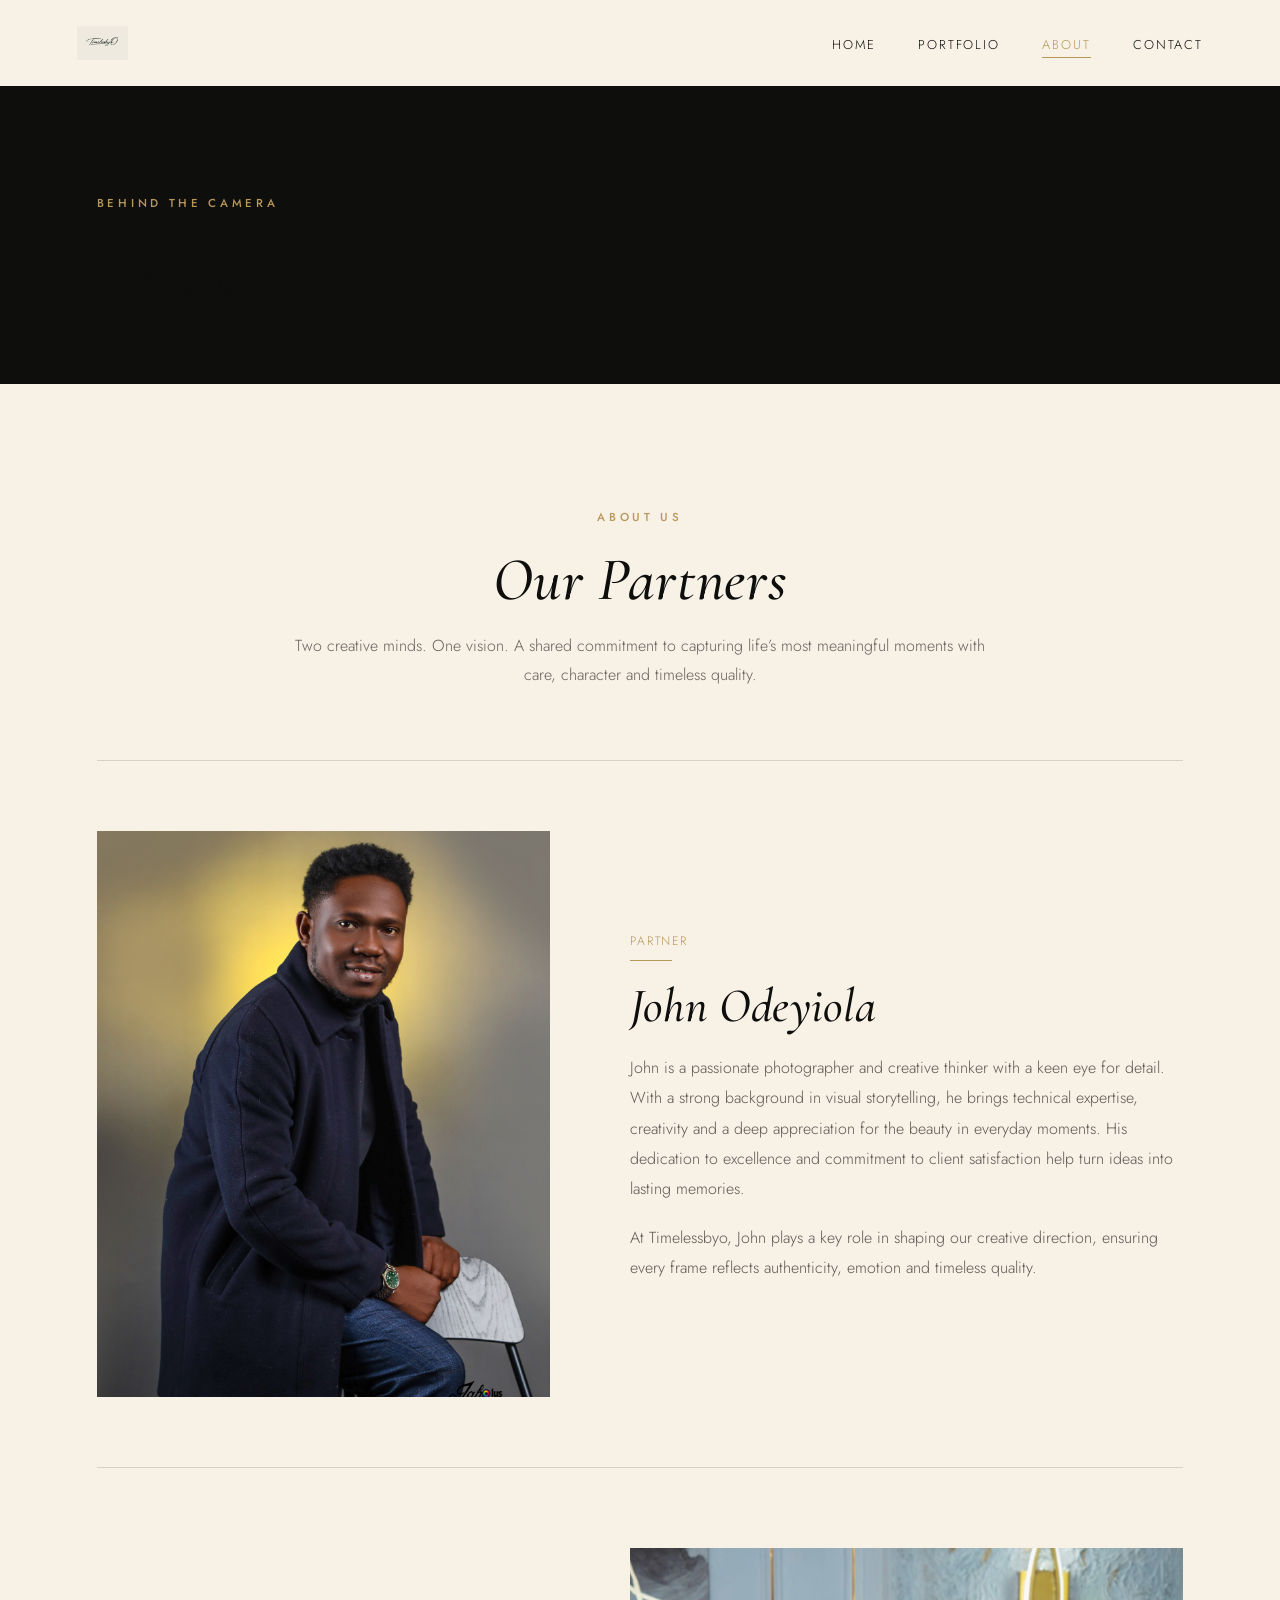
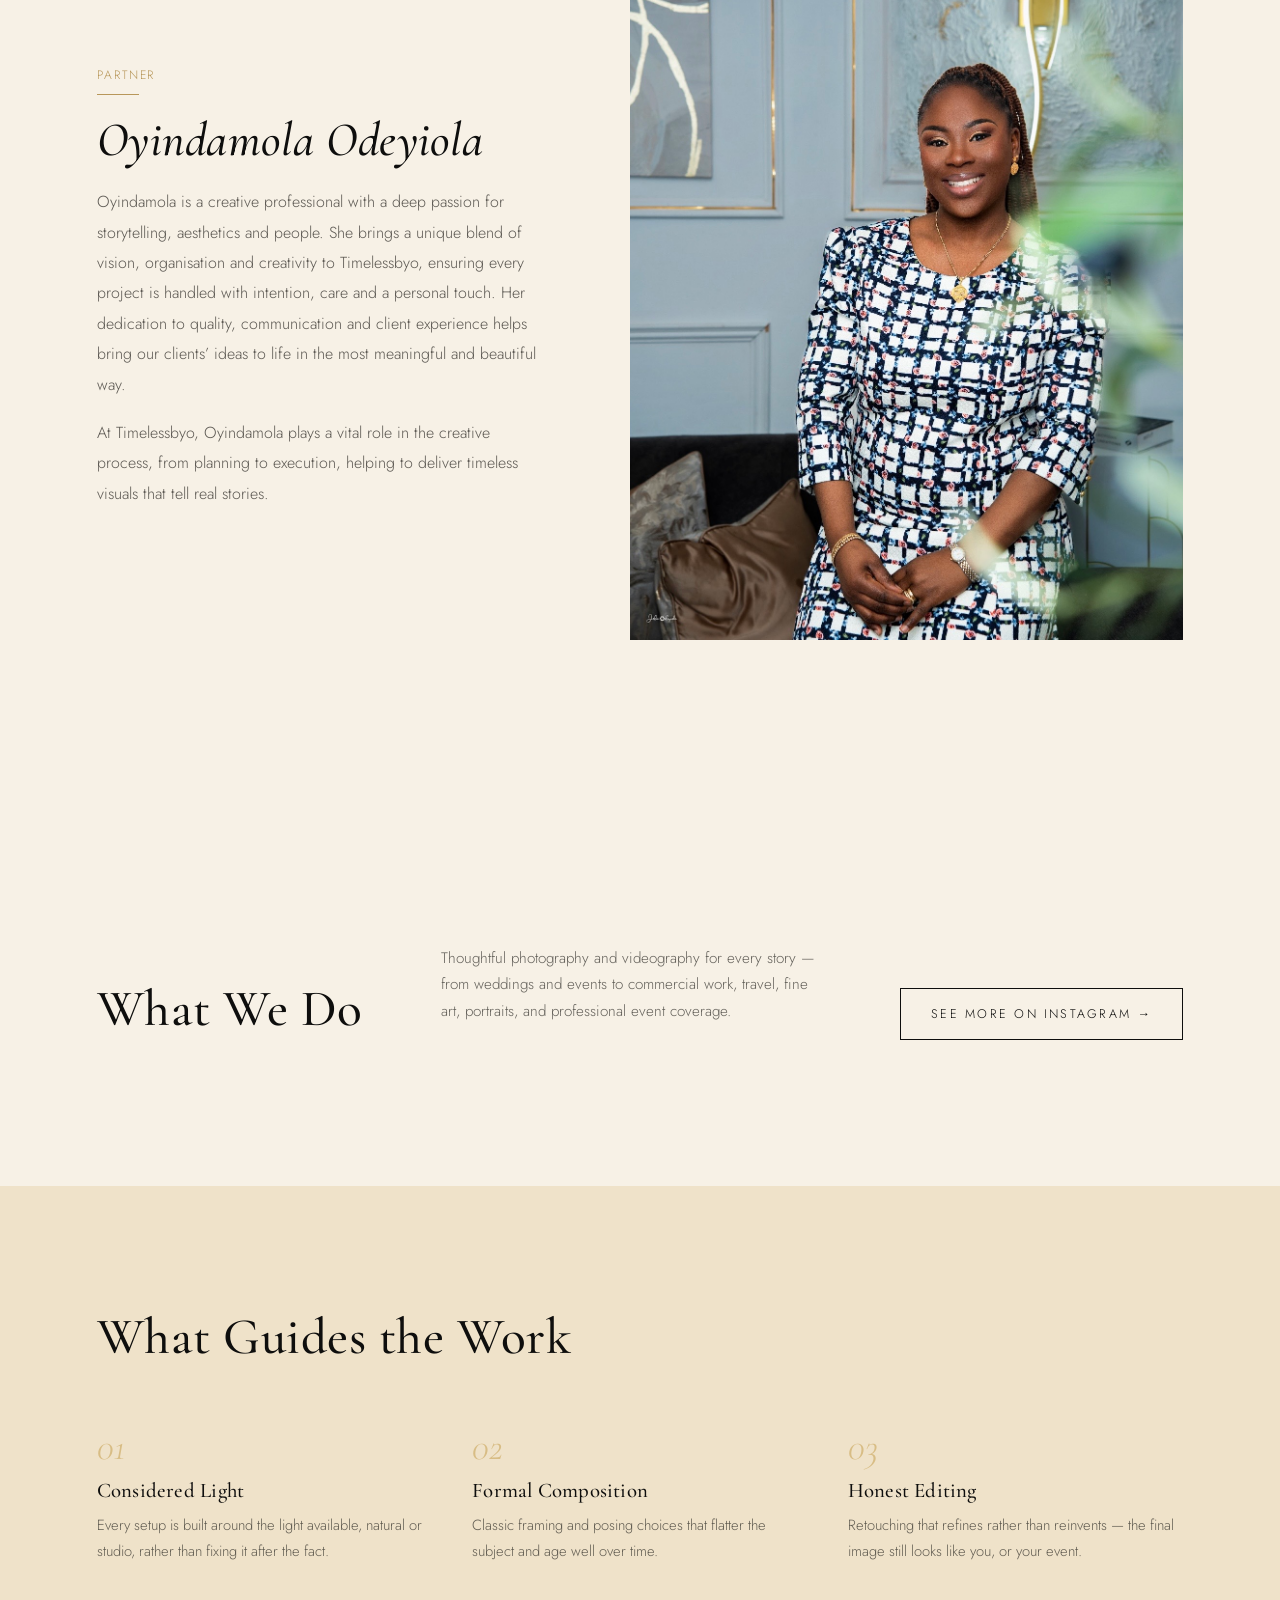
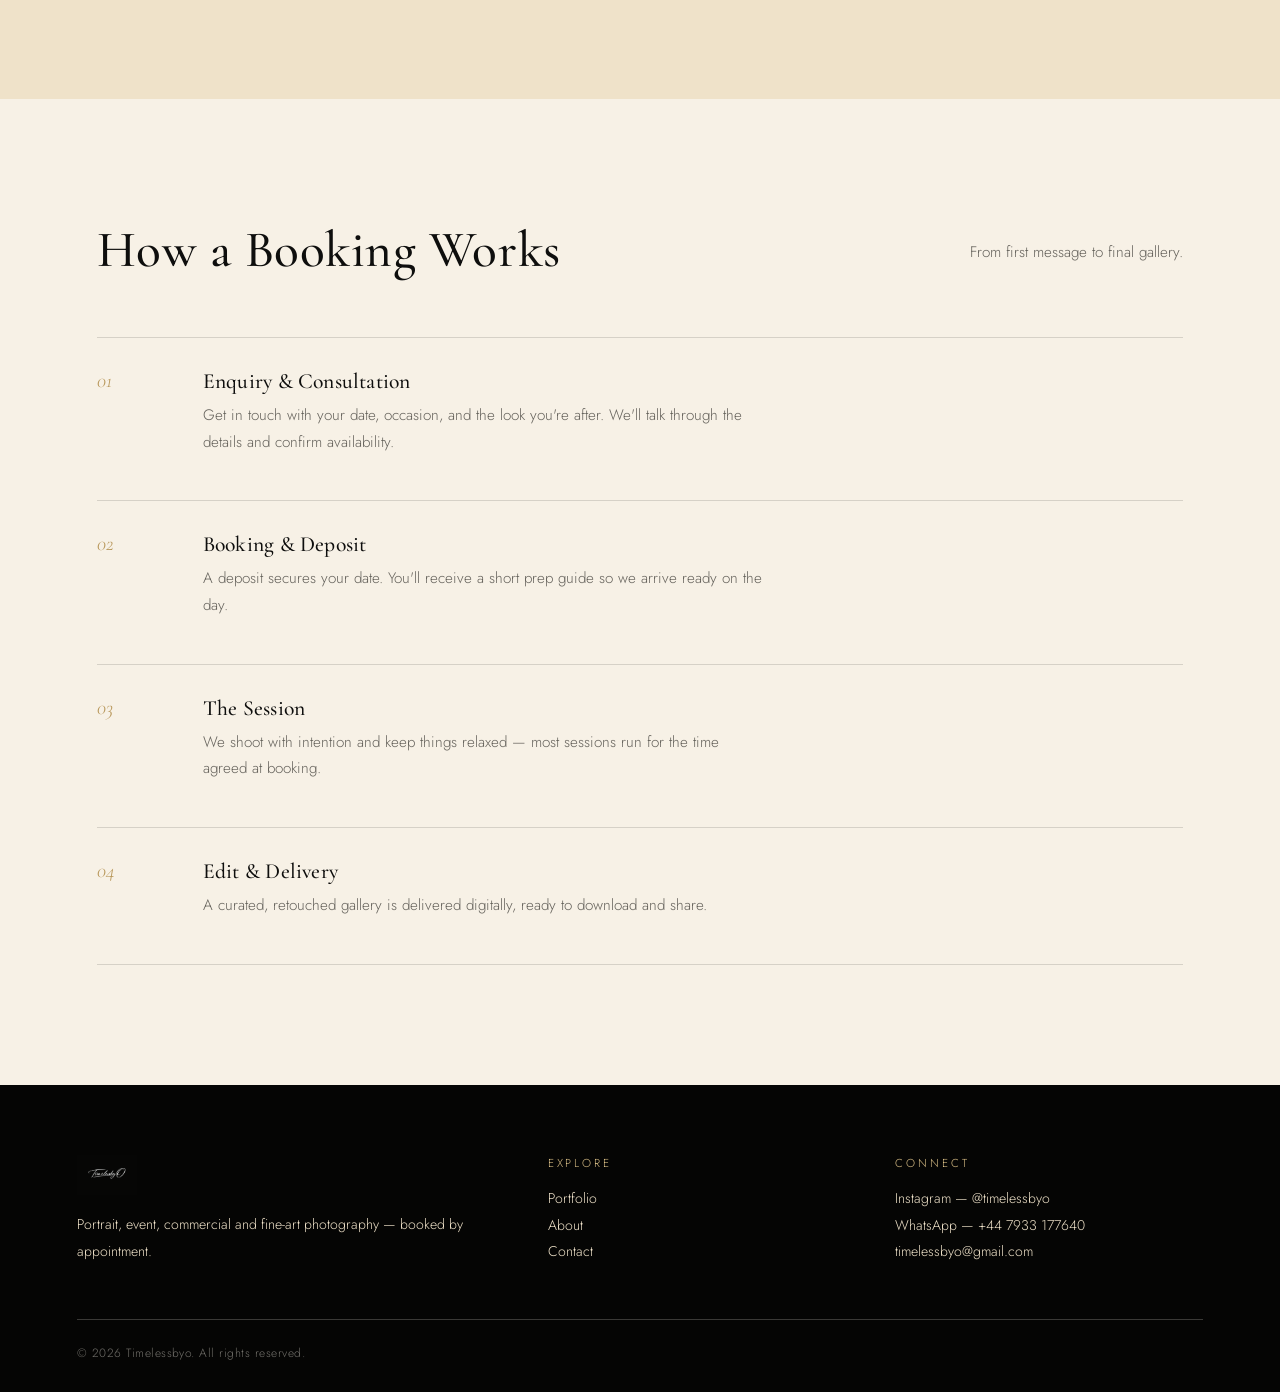
==== Timelessbyo Website/about.html @ 98044f78 "Add files via upload" ====
<!DOCTYPE html>
<html lang="en">
<head>
<meta charset="UTF-8">
<meta name="viewport" content="width=device-width, initial-scale=1.0">
<meta name="theme-color" content="#0e0e0d">
<meta name="referrer" content="strict-origin-when-cross-origin">
<title>About &amp; Partners — Timelessbyo</title>
<meta property="og:type" content="website">
<meta property="og:title" content="Timelessbyo — Photography">
<meta property="og:description" content="Timeless portrait, wedding, event, commercial, travel, fine-art and videography.">
<meta property="og:image" content="images/partner-john.jpg">
<meta property="og:image:alt" content="Timelessbyo photography">
<meta name="twitter:card" content="summary_large_image">
<meta name="twitter:title" content="Timelessbyo — Photography">
<meta name="twitter:description" content="Timeless portrait, wedding, event, commercial, travel, fine-art and videography.">
<meta name="twitter:image" content="images/partner-john.jpg">
<link rel="icon" type="image/png" href="favicon.png">
<link rel="stylesheet" href="style.css">
<style>
  .page-hero {
    padding: 190px 0 70px;
    background: var(--pine);
    color: var(--ivory);
  }
  .page-hero h1 { font-size: clamp(2.6rem, 6vw, 4.4rem); font-style: italic; }

  .about-grid {
    display: grid;
    grid-template-columns: 0.85fr 1.15fr;
    gap: 80px;
    align-items: center;
  }
  .about-grid img { width: 100%; aspect-ratio: 4/5; object-fit: cover; }
  .about-grid .body p { font-size: 1.02rem; line-height: 1.95; color: rgba(33,31,26,0.75); margin-bottom: 20px; }
  @media (max-width: 860px) { .about-grid { grid-template-columns: 1fr; gap: 36px; } }

  .partners-intro { max-width: 700px; margin: 0 auto 70px; text-align: center; }
  .partners-intro p { margin-top: 16px; color: rgba(33,31,26,0.68); line-height: 1.8; }
  .partner-grid { display: grid; grid-template-columns: 0.9fr 1.1fr; gap: 80px; align-items: center; padding: 70px 0; border-top: 1px solid var(--line); }
  .partner-grid + .partner-grid { padding-top: 80px; }
  .partner-grid.reverse .partner-photo { order: 2; }
  .partner-grid.reverse .partner-copy { order: 1; }
  .partner-photo img { width: 100%; aspect-ratio: 4/5; object-fit: cover; display:block; }
  .partner-role { margin-top: 20px; font-size: 0.76rem; letter-spacing: 0.16em; text-transform: uppercase; color: var(--gold); }
  .partner-role::after { content:''; display:block; width: 42px; height:1px; background:var(--gold); margin-top:9px; }
  .partner-copy h2 { margin-top: 16px; font-size: clamp(2rem, 4vw, 3rem); font-style: italic; }
  .partner-copy p { margin-top: 18px; font-size: 1rem; line-height: 1.9; color: rgba(33,31,26,0.72); }
  @media (max-width: 860px) {
    .partner-grid, .partner-grid.reverse { grid-template-columns: 1fr; gap: 36px; padding: 55px 0; }
    .partner-grid.reverse .partner-photo, .partner-grid.reverse .partner-copy { order: initial; }
  }

  .values { background: var(--ivory-dim); }
  .value-list { display: grid; grid-template-columns: repeat(3, 1fr); gap: 40px; }
  .value-item .num { font-family: 'Cormorant Garamond', serif; font-size: 2.4rem; color: var(--gold-soft); font-style: italic; }
  .value-item h4 { margin-top: 8px; font-size: 1.3rem; }
  .value-item p { margin-top: 10px; font-size: 0.92rem; line-height: 1.75; color: rgba(33,31,26,0.68); }
  @media (max-width: 720px) { .value-list { grid-template-columns: 1fr; } }

  .process-list { list-style: none; margin: 0; padding: 0; }
  .process-list li {
    display: grid; grid-template-columns: 80px 1fr;
    gap: 26px;
    padding: 30px 0;
    border-top: 1px solid var(--line);
  }
  .process-list li:last-child { border-bottom: 1px solid var(--line); }
  .process-list .step { font-family: 'Cormorant Garamond', serif; font-size: 1.3rem; color: var(--gold); font-style: italic; }
  .process-list h4 { font-size: 1.35rem; }
  .process-list p { margin-top: 8px; color: rgba(33,31,26,0.68); font-size: 0.95rem; line-height: 1.75; max-width: 560px; }
</style>
</head>
<body>
<header class="site-header page-header">
  <a href="index.html" class="brand">
    <img src="images/logo-light.png" alt="Timelessbyo" class="brand-logo brand-logo-light" loading="lazy" decoding="async" draggable="false">
    <img src="images/logo-dark.png" alt="Timelessbyo" class="brand-logo brand-logo-dark" loading="lazy" decoding="async" draggable="false">
  </a>
  <nav>
    <ul class="nav-links">
      <li><a href="index.html">Home</a></li>
      <li><a href="portfolio.html">Portfolio</a></li>
      <li><a href="about.html" class="active">About</a></li>
      <li><a href="contact.html">Contact</a></li>
    </ul>
  </nav>
  <button class="nav-toggle" aria-label="Toggle menu" aria-expanded="false"><span></span></button>
</header>

<main id="main">
  <section class="page-hero">
    <div class="wrap">
      <span class="eyebrow">Behind the Camera</span>
      <h1 style="margin-top:16px;">About</h1>
    </div>
  </section>

  <section>
    <div class="wrap">
      <div class="partners-intro reveal">
        <span class="eyebrow">About Us</span>
        <h2 style="margin-top:16px; font-size:clamp(2.2rem,5vw,3.8rem); font-style:italic;">Our Partners</h2>
        <p>Two creative minds. One vision. A shared commitment to capturing life’s most meaningful moments with care, character and timeless quality.</p>
      </div>

      <article class="partner-grid reveal">
        <div class="partner-photo">
          <img src="images/partner-john.jpg" alt="John Odeyiola, Partner at Timelessbyo" loading="lazy" decoding="async" draggable="false">
        </div>
        <div class="partner-copy">
          <span class="partner-role">Partner</span>
          <h2>John Odeyiola</h2>
          <p>John is a passionate photographer and creative thinker with a keen eye for detail. With a strong background in visual storytelling, he brings technical expertise, creativity and a deep appreciation for the beauty in everyday moments. His dedication to excellence and commitment to client satisfaction help turn ideas into lasting memories.</p>
          <p>At Timelessbyo, John plays a key role in shaping our creative direction, ensuring every frame reflects authenticity, emotion and timeless quality.</p>
        </div>
      </article>

      <article class="partner-grid reverse reveal">
        <div class="partner-photo">
          <img src="images/partner-oyindamola.jpg" alt="Oyindamola Odeyiola, Partner at Timelessbyo" loading="lazy" decoding="async" draggable="false">
        </div>
        <div class="partner-copy">
          <span class="partner-role">Partner</span>
          <h2>Oyindamola Odeyiola</h2>
          <p>Oyindamola is a creative professional with a deep passion for storytelling, aesthetics and people. She brings a unique blend of vision, organisation and creativity to Timelessbyo, ensuring every project is handled with intention, care and a personal touch. Her dedication to quality, communication and client experience helps bring our clients’ ideas to life in the most meaningful and beautiful way.</p>
          <p>At Timelessbyo, Oyindamola plays a vital role in the creative process, from planning to execution, helping to deliver timeless visuals that tell real stories.</p>
        </div>
      </article>
    </div>
  </section>

  <section class="what-we-do" style="padding:100px 0 90px; background:var(--ivory);">
    <div class="wrap">
      <div class="section-head reveal">
        <h2>What We Do</h2>
        <p>Thoughtful photography and videography for every story — from weddings and events to commercial work, travel, fine art, portraits, and professional event coverage.</p>
        <a href="https://instagram.com/timelessbyo" target="_blank" rel="noopener noreferrer" class="btn btn-dark" style="margin-top:28px;">See More on Instagram →</a>
      </div>
    </div>
  </section>

  <section class="values">
    <div class="wrap">
      <div class="section-head reveal">
        <h2>What Guides the Work</h2>
      </div>
      <div class="value-list reveal">
        <div class="value-item">
          <span class="num">01</span>
          <h4>Considered Light</h4>
          <p>Every setup is built around the light available, natural or studio, rather than fixing it after the fact.</p>
        </div>
        <div class="value-item">
          <span class="num">02</span>
          <h4>Formal Composition</h4>
          <p>Classic framing and posing choices that flatter the subject and age well over time.</p>
        </div>
        <div class="value-item">
          <span class="num">03</span>
          <h4>Honest Editing</h4>
          <p>Retouching that refines rather than reinvents — the final image still looks like you, or your event.</p>
        </div>
      </div>
    </div>
  </section>

  <section>
    <div class="wrap">
      <div class="section-head reveal">
        <h2>How a Booking Works</h2>
        <p>From first message to final gallery.</p>
      </div>
      <ol class="process-list reveal">
        <li>
          <span class="step">01</span>
          <div>
            <h4>Enquiry &amp; Consultation</h4>
            <p>Get in touch with your date, occasion, and the look you're after. We'll talk through the details and confirm availability.</p>
          </div>
        </li>
        <li>
          <span class="step">02</span>
          <div>
            <h4>Booking &amp; Deposit</h4>
            <p>A deposit secures your date. You'll receive a short prep guide so we arrive ready on the day.</p>
          </div>
        </li>
        <li>
          <span class="step">03</span>
          <div>
            <h4>The Session</h4>
            <p>We shoot with intention and keep things relaxed — most sessions run for the time agreed at booking.</p>
          </div>
        </li>
        <li>
          <span class="step">04</span>
          <div>
            <h4>Edit &amp; Delivery</h4>
            <p>A curated, retouched gallery is delivered digitally, ready to download and share.</p>
          </div>
        </li>
      </ol>
    </div>
  </section>
</main>

<footer class="site-footer">
  <div class="footer-grid">
    <div>
      <img src="images/logo-light.png" alt="Timelessbyo" class="footer-logo" loading="lazy" decoding="async" draggable="false">
      <p>Portrait, event, commercial and fine-art photography — booked by appointment.</p>
    </div>
    <div>
      <span class="footer-cols-title">Explore</span>
      <p><a href="portfolio.html">Portfolio</a><br><a href="about.html">About</a><br><a href="contact.html">Contact</a></p>
    </div>
    <div>
      <span class="footer-cols-title">Connect</span>
      <p><a href="https://instagram.com/timelessbyo" target="_blank" rel="noopener">Instagram — @timelessbyo</a><br><a href="https://wa.me/447933177640" target="_blank" rel="noopener">WhatsApp — +44 7933 177640</a><br><a href="mailto:timelessbyo@gmail.com">timelessbyo@gmail.com</a></p>
    </div>
  </div>
  <div class="footer-bottom">
    <span>&copy; <span id="year"></span> Timelessbyo. All rights reserved.</span>
  </div>
</footer>

<script src="script.js"></script>
<script src="protect.js"></script>

</body>
</html>
---- Timelessbyo Website/style.css ----
@import url('https://fonts.googleapis.com/css2?family=Cormorant+Garamond:ital,wght@0,400;0,500;0,600;1,400&family=Jost:wght@300;400;500;600&display=swap');

:root {
  --pine: #0e0e0d;
  --pine-deep: #050504;
  --ivory: #f7f1e6;
  --ivory-dim: #efe2c9;
  --gold: #b8975a;
  --gold-soft: #d8bd85;
  --silver: #d7d2c4;
  --grey: #948d7d;
  --charcoal: #211f1a;
  --line: rgba(14, 14, 13, 0.14);
  --line-light: rgba(247, 241, 230, 0.22);
  --max: 1240px;
}

* { box-sizing: border-box; }
html { scroll-behavior: smooth; }

body {
  margin: 0;
  background: var(--ivory);
  color: var(--charcoal);
  font-family: 'Jost', sans-serif;
  font-weight: 300;
  -webkit-font-smoothing: antialiased;
}

h1, h2, h3, h4, .display {
  font-family: 'Cormorant Garamond', serif;
  font-weight: 500;
  color: var(--pine);
  margin: 0;
  letter-spacing: 0.01em;
}

a { color: inherit; text-decoration: none; }
img { max-width: 100%; display: block; }

.eyebrow {
  font-family: 'Jost', sans-serif;
  font-size: 0.72rem;
  letter-spacing: 0.32em;
  text-transform: uppercase;
  color: var(--gold);
  font-weight: 500;
}

.wrap {
  max-width: var(--max);
  margin: 0 auto;
  padding: 0 6vw;
}

/* Skip link / focus */
a:focus-visible, button:focus-visible, input:focus-visible, textarea:focus-visible, select:focus-visible {
  outline: 2px solid var(--gold);
  outline-offset: 3px;
}
/* ---------- Header ---------- */
.site-header {
  position: fixed;
  top: 0; left: 0; right: 0;
  z-index: 500;
  display: flex;
  align-items: center;
  justify-content: space-between;
  padding: 26px 6vw;
  mix-blend-mode: normal;
  transition: background 0.4s ease, padding 0.4s ease, box-shadow 0.4s ease;
}
.site-header.solid {
  background: rgba(247, 241, 230, 0.92);
  backdrop-filter: blur(10px);
  padding: 16px 6vw;
  box-shadow: 0 1px 0 var(--line);
}
.brand {
  display: flex;
  align-items: center;
}
.brand-logo {
  height: 34px;
  width: auto;
  transition: opacity 0.3s ease;
}
.brand-logo-dark { display: none; }
.site-header.solid .brand-logo-light,
.page-header .brand-logo-light { display: none; }
.site-header.solid .brand-logo-dark,
.page-header .brand-logo-dark { display: block; }
.footer-logo { height: 40px; width: auto; margin-bottom: 16px; }

.nav-links {
  display: flex;
  gap: 42px;
  list-style: none;
  margin: 0; padding: 0;
}
.nav-links a {
  font-size: 0.8rem;
  letter-spacing: 0.15em;
  text-transform: uppercase;
  color: var(--ivory);
  position: relative;
  padding-bottom: 4px;
}
.site-header.solid .nav-links a,
.page-header .nav-links a { color: var(--pine); }
.nav-links a::after {
  content: '';
  position: absolute;
  left: 0; bottom: 0;
  width: 0; height: 1px;
  background: var(--gold);
  transition: width 0.3s ease;
}
.nav-links a:hover::after, .nav-links a.active::after { width: 100%; }
.nav-links a.active { color: var(--gold); }
.site-header.solid .nav-links a.active { color: var(--gold); }

.nav-toggle {
  display: none;
  background: none;
  border: none;
  cursor: pointer;
  width: 32px; height: 22px;
  position: relative;
}
.nav-toggle span, .nav-toggle span::before, .nav-toggle span::after {
  content: '';
  position: absolute;
  left: 0; right: 0;
  height: 1px;
  background: var(--ivory);
  transition: 0.3s;
}
.site-header.solid .nav-toggle span,
.site-header.solid .nav-toggle span::before,
.site-header.solid .nav-toggle span::after,
.page-header .nav-toggle span,
.page-header .nav-toggle span::before,
.page-header .nav-toggle span::after { background: var(--pine); }
.nav-toggle span { top: 10px; }
.nav-toggle span::before { top: -8px; }
.nav-toggle span::after { top: 8px; }

/* Pages that aren't full-bleed hero (portfolio/about/contact) get a solid header baseline */
.page-header { background: var(--ivory); box-shadow: 0 1px 0 var(--line); }
.page-header .brand { color: var(--pine); }

@media (max-width: 860px) {
  .nav-links {
    position: fixed;
    top: 0; right: 0;
    height: 100vh;
    width: min(78vw, 340px);
    background: var(--pine);
    flex-direction: column;
    justify-content: center;
    gap: 30px;
    padding: 0 12vw;
    transform: translateX(100%);
    transition: transform 0.45s cubic-bezier(.77,0,.18,1);
  }
  .nav-links.open { transform: translateX(0); }
  .nav-links a, .site-header.solid .nav-links a, .page-header .nav-links a { color: var(--ivory); font-size: 1rem; }
  .nav-toggle { display: block; z-index: 600; }
  .nav-toggle.open span { background: transparent; }
  .nav-toggle.open span::before { transform: rotate(45deg); top: 0; background: var(--ivory); }
  .nav-toggle.open span::after { transform: rotate(-45deg); top: 0; background: var(--ivory); }
}

/* ---------- Footer ---------- */
.site-footer {
  background: var(--pine-deep);
  color: var(--ivory-dim);
  padding: 70px 6vw 30px;
}
.footer-grid {
  max-width: var(--max);
  margin: 0 auto;
  display: grid;
  grid-template-columns: 1.4fr 1fr 1fr;
  gap: 40px;
  padding-bottom: 40px;
  border-bottom: 1px solid var(--line-light);
}
.footer-grid h4 {
  color: var(--ivory);
  font-size: 1.4rem;
  margin-bottom: 14px;
}
.footer-grid p, .footer-grid a { font-size: 0.88rem; line-height: 1.9; color: var(--ivory-dim); }
.footer-cols-title {
  font-size: 0.72rem;
  letter-spacing: 0.25em;
  text-transform: uppercase;
  color: var(--gold-soft);
  margin-bottom: 14px;
  display: block;
}
.footer-bottom {
  max-width: var(--max);
  margin: 24px auto 0;
  display: flex;
  justify-content: space-between;
  font-size: 0.75rem;
  color: rgba(247,241,230,0.45);
  letter-spacing: 0.04em;
}
@media (max-width: 720px) {
  .footer-grid { grid-template-columns: 1fr; }
  .footer-bottom { flex-direction: column; gap: 8px; }
}

/* ---------- Buttons ---------- */
.btn {
  display: inline-flex;
  align-items: center;
  gap: 10px;
  font-size: 0.78rem;
  letter-spacing: 0.18em;
  text-transform: uppercase;
  padding: 16px 30px;
  border: 1px solid currentColor;
  transition: background 0.35s ease, color 0.35s ease;
  cursor: pointer;
  background: none;
}
.btn-light { color: var(--ivory); }
.btn-light:hover { background: var(--ivory); color: var(--pine); }
.btn-dark { color: var(--pine); }
.btn-dark:hover { background: var(--pine); color: var(--ivory); }
.btn-gold { color: var(--gold); border-color: var(--gold); }
.btn-gold:hover { background: var(--gold); color: var(--pine-deep); }

/* ---------- Section rhythm ---------- */
section { padding: 120px 0; }
@media (max-width: 720px) { section { padding: 80px 0; } }

.section-head {
  display: flex;
  align-items: flex-end;
  justify-content: space-between;
  gap: 30px;
  margin-bottom: 56px;
  flex-wrap: wrap;
}
.section-head h2 { font-size: clamp(2.2rem, 4vw, 3.2rem); }
.section-head p { max-width: 380px; font-size: 0.95rem; line-height: 1.75; color: rgba(33,31,26,0.68); }

/* reveal on scroll */
.reveal { opacity: 0; transform: translateY(28px); transition: opacity 0.9s ease, transform 0.9s ease; }
.reveal.in { opacity: 1; transform: translateY(0); }

@media (prefers-reduced-motion: reduce) {
  .reveal { opacity: 1; transform: none; transition: none; }
  html { scroll-behavior: auto; }
}

/* ---------- Content protection ---------- */
/* Discourage casual copying/dragging while keeping form controls usable. */
img,
.gallery figure,
.hero-bg,
.cat-card img,
.feature-strip img,
.hero-logo {
  -webkit-user-drag: none;
}
img {
  user-select: none;
  -webkit-user-select: none;
  -webkit-touch-callout: none;
}
body.copy-protected {
  user-select: none;
  -webkit-user-select: none;
}
input, textarea, select, button, a {
  user-select: auto;
  -webkit-user-select: auto;
}


/* ---------- Final polish / resilience ---------- */
img { background: rgba(33,31,26,0.035); }
.closing-quote {
  margin: 28px auto 34px !important;
  max-width: 620px !important;
  font-family: 'Cormorant Garamond', serif;
  font-size: clamp(1.05rem, 2vw, 1.3rem) !important;
  line-height: 1.6 !important;
  color: rgba(247,241,230,0.82) !important;
}

@media (max-width: 720px) {
  .site-header { padding: 20px 5vw; }
  .site-header.solid { padding: 14px 5vw; }
  .brand-logo { height: 30px; }
  .hero { min-height: 92svh; }
  .hero-content { padding: 0 5vw 70px; }
  .hero-logo { width: min(420px, 82vw); }
  .hero-sub { font-size: 0.95rem; line-height: 1.7; margin-top: 20px; }
  .hero-actions { margin-top: 28px; gap: 12px; }
  .hero-actions .btn, .cta-band .btn { width: 100%; justify-content: center; }
  .scroll-cue { display: none; }
  .intro { padding: 78px 0 64px; }
  .intro-grid { gap: 22px; }
  .cat-card { min-height: 230px; padding: 34px 24px; }
  .feature-strip { gap: 10px; }
  .feature-strip figure { min-height: 220px; }
  .feature-strip .tall { height: auto; }
  .price-card { padding: 42px 20px; }
  .price-row { gap: 9px; align-items: flex-start; }
  .price-row .item-name { font-size: 0.92rem; line-height: 1.5; }
  .price-row .dots { margin-top: 0.8em; }
  .price-row .item-amt { font-size: 1.02rem; }
  .cta-band { padding: 82px 0; }
  .closing-quote { margin: 24px auto 28px !important; font-size: 1.05rem !important; }
  .btn { min-height: 48px; padding: 14px 22px; }
}

@media (max-width: 560px) {
  .wrap { padding: 0 5vw; }
  .page-hero { padding: 150px 0 58px; }
  .page-hero p { font-size: 0.93rem; }
  .filters { padding: 16px 0; }
  .filter-list { gap: 9px 18px; }
  .filter-list button { font-size: 0.72rem; min-height: 34px; }
  .gallery { padding: 38px 0 90px; }
  .gallery figure { margin-bottom: 12px; }
  .gallery figcaption { opacity: 1; transform: none; padding: 12px 14px; font-size: 0.7rem; }
  .lightbox { padding: 18px; }
  .lightbox img { max-height: 78vh; }
  .lightbox-close { top: 18px; right: 18px; width: 42px; height: 42px; }
}


/* ---------- Luxury 404 ---------- */
.error-page { background: var(--pine-deep); color: var(--ivory); overflow-x: hidden; }
.error-header { background: rgba(5,5,4,0.18); border-bottom: 1px solid rgba(247,241,230,0.12); box-shadow: none; }
.error-header .nav-links a { color: var(--ivory); }
.error-header .nav-toggle span,.error-header .nav-toggle span::before,.error-header .nav-toggle span::after { background: var(--ivory); }
.error-main,.error-hero { min-height: 100svh; }
.error-hero { position: relative; display: flex; align-items: center; overflow: hidden; isolation: isolate; }
.error-image { position: absolute; inset: 0; z-index: -3; background-image: url('images/wedding-1.jpg'); background-size: cover; background-position: center 42%; transform: scale(1.015); }
.error-overlay { position: absolute; inset: 0; z-index: -2; background: linear-gradient(90deg, rgba(5,5,4,0.82) 0%, rgba(5,5,4,0.58) 46%, rgba(5,5,4,0.34) 100%), linear-gradient(180deg, rgba(5,5,4,0.25), rgba(5,5,4,0.48)); }
.error-content { padding-top: 110px; padding-bottom: 90px; }
.error-content .eyebrow { color: var(--gold-soft); }
.error-content h1 { color: var(--ivory); font-size: clamp(3.2rem, 7vw, 6.5rem); line-height: 0.94; max-width: 780px; margin-top: 18px; letter-spacing: -0.01em; }
.error-content p { max-width: 500px; margin: 28px 0 0; color: rgba(247,241,230,0.78); font-size: 1rem; line-height: 1.85; }
.error-actions { display: flex; gap: 14px; flex-wrap: wrap; margin-top: 38px; }
.error-credit { position: absolute; right: 6vw; bottom: 28px; color: rgba(247,241,230,0.55); font-size: 0.68rem; letter-spacing: 0.22em; text-transform: uppercase; }
@media (max-width: 720px) { .error-header { padding: 20px 5vw; } .error-content { padding-top: 105px; padding-bottom: 80px; } .error-image { background-position: 58% center; } .error-overlay { background: linear-gradient(90deg, rgba(5,5,4,0.84), rgba(5,5,4,0.52)), linear-gradient(180deg, rgba(5,5,4,0.3), rgba(5,5,4,0.62)); } .error-content h1 { font-size: clamp(3rem, 14vw, 4.7rem); max-width: 620px; } .error-content p { font-size: 0.92rem; max-width: 430px; } .error-actions { flex-direction: column; align-items: flex-start; } .error-credit { right: 5vw; bottom: 20px; font-size: 0.58rem; letter-spacing: 0.16em; } }
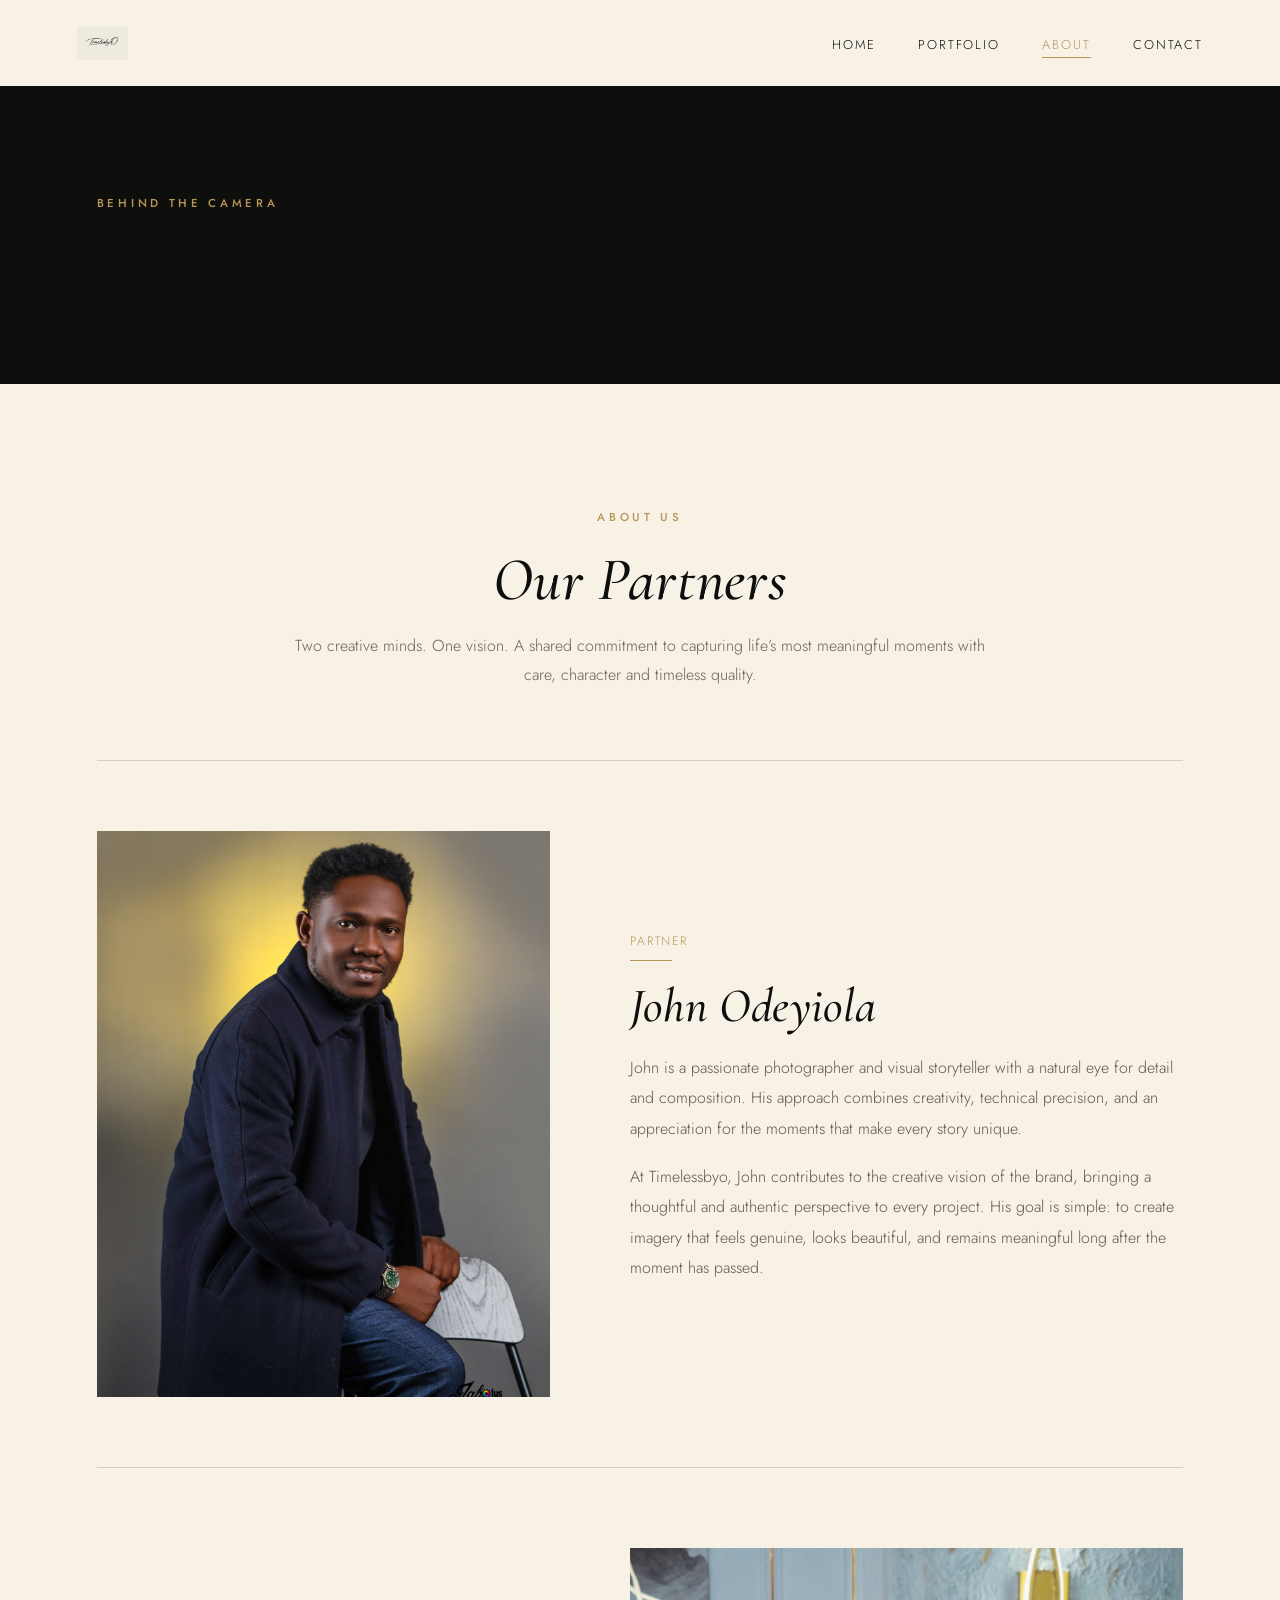
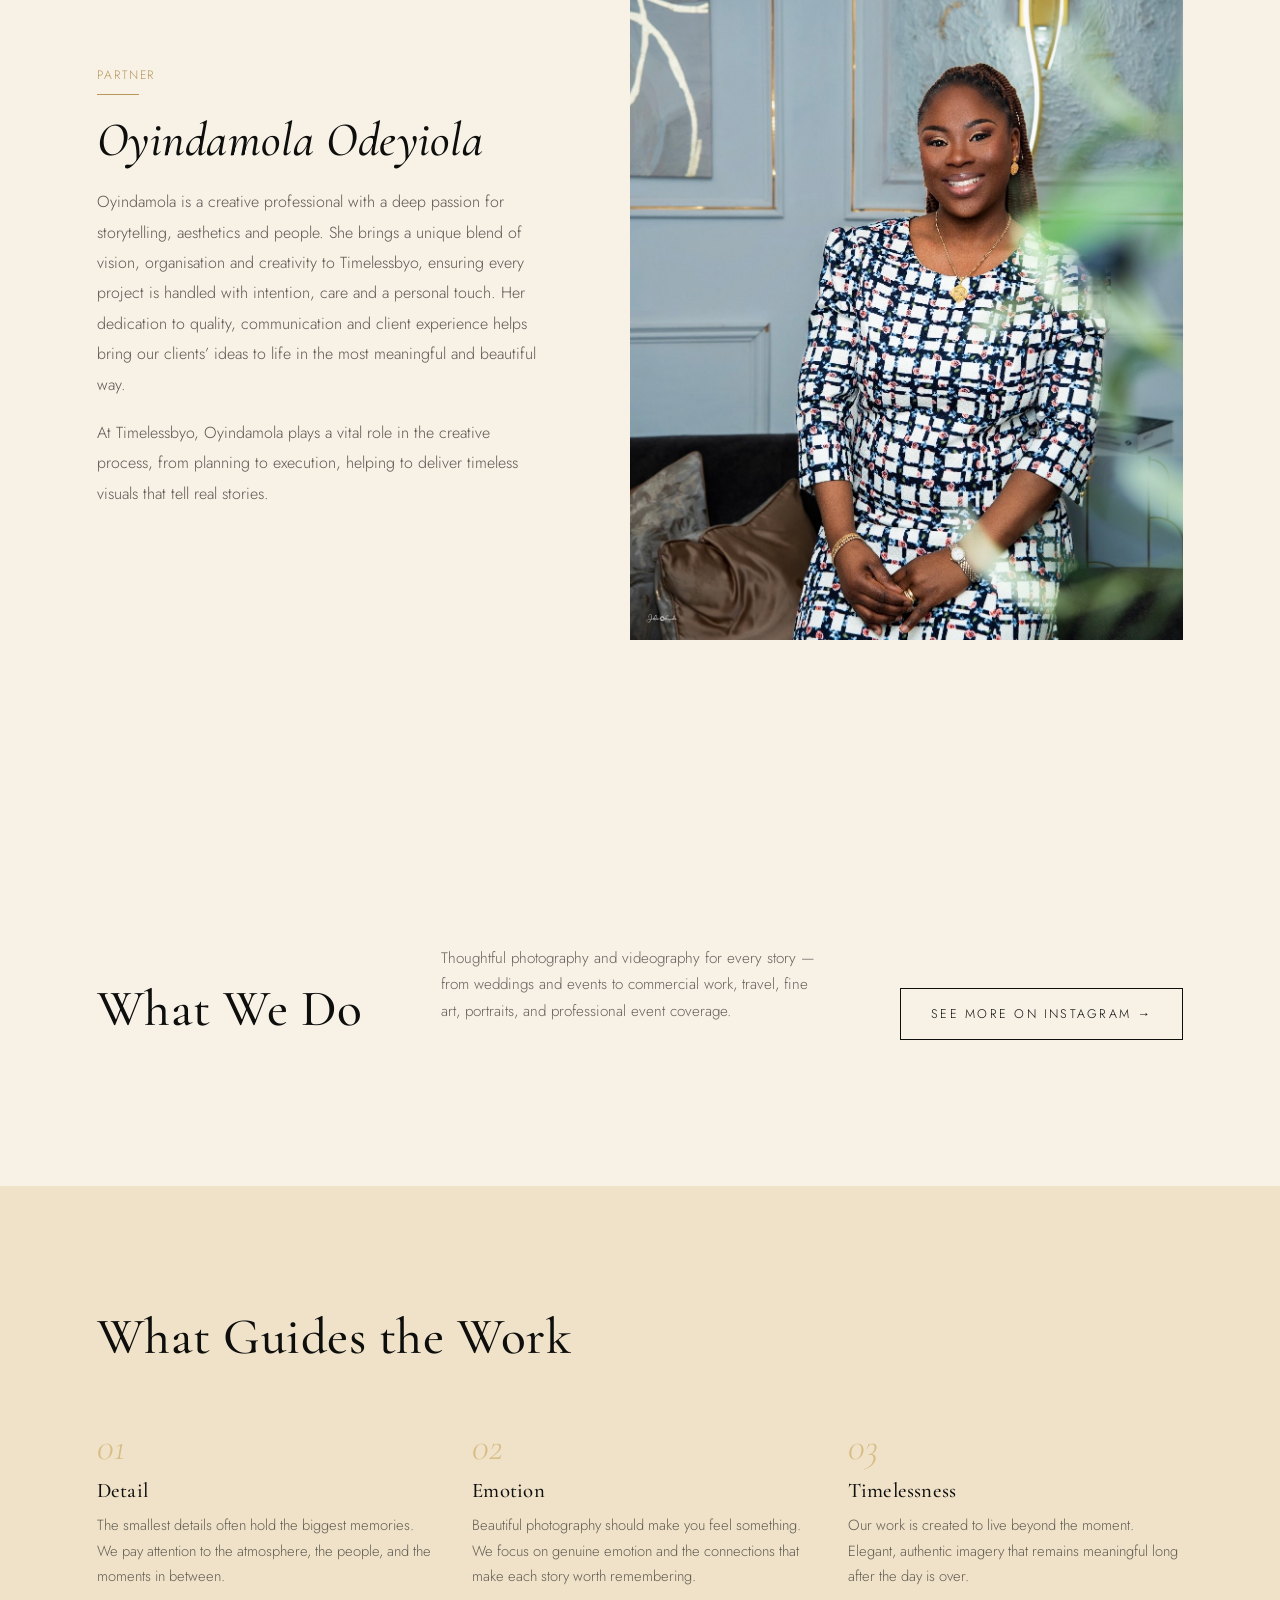
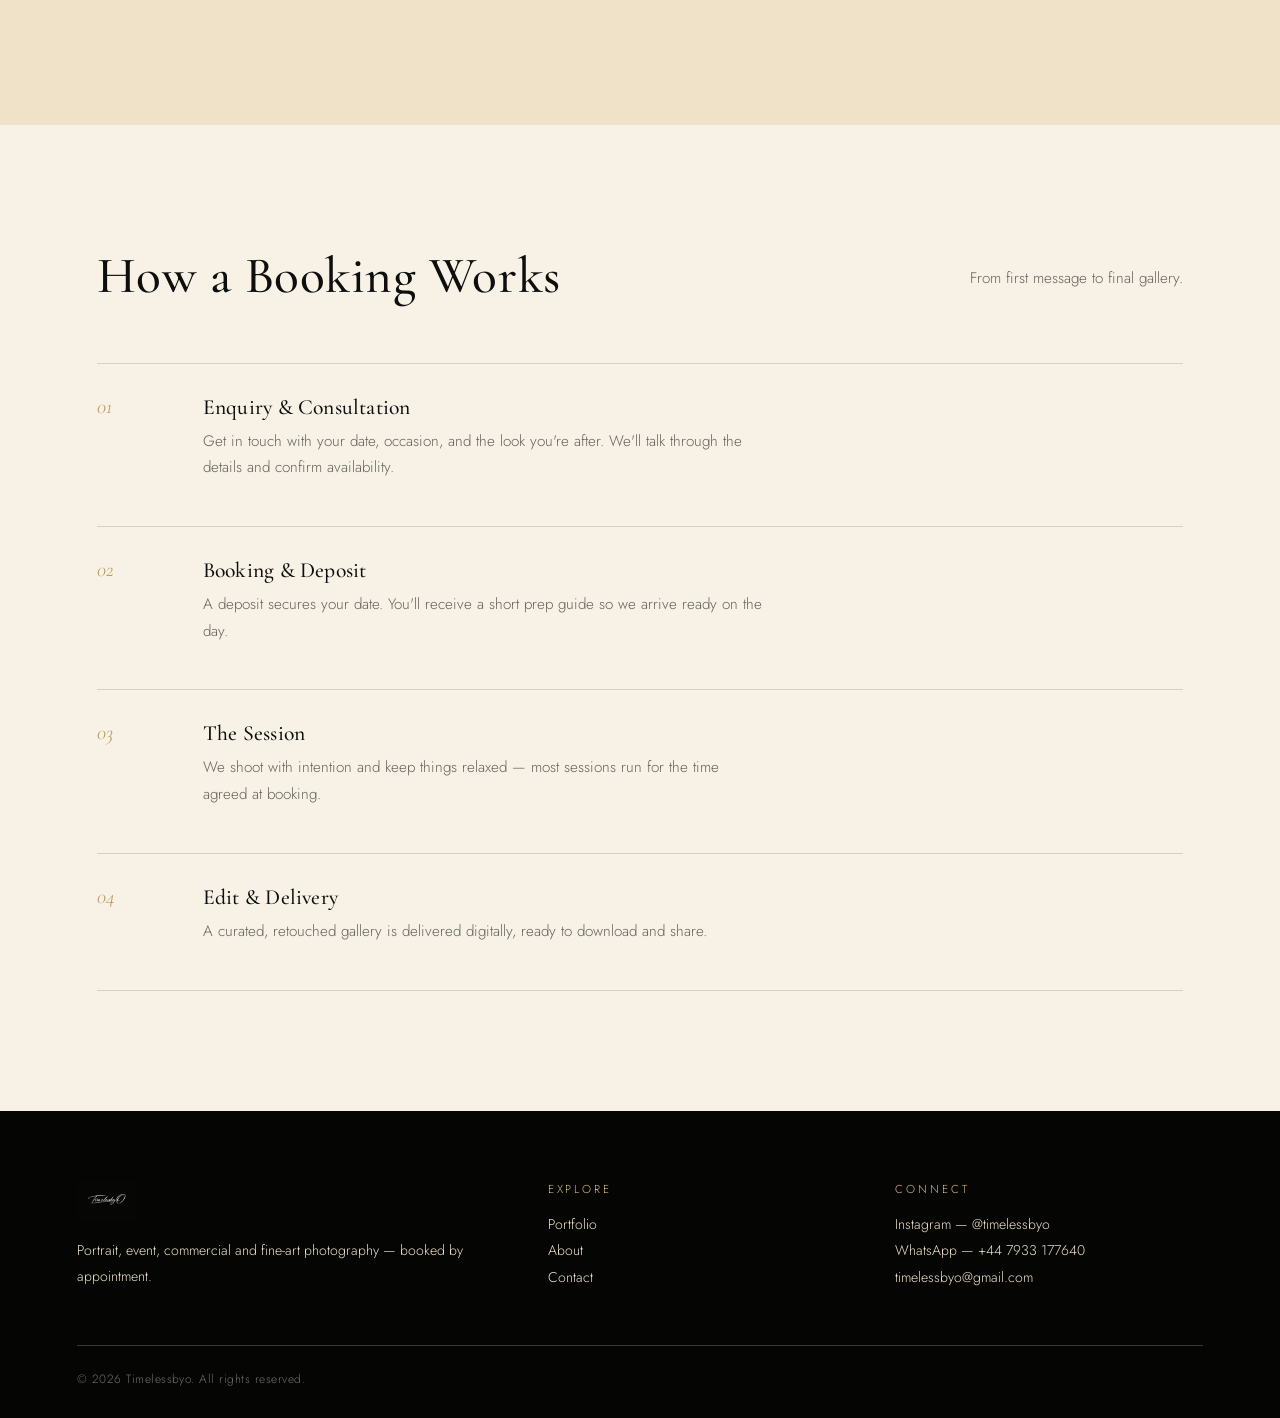
==== commit cdb314c7: "Update about.html" ====
--- a/Timelessbyo Website/about.html
+++ b/Timelessbyo Website/about.html
@@ -111,8 +111,8 @@
         <div class="partner-copy">
           <span class="partner-role">Partner</span>
           <h2>John Odeyiola</h2>
-          <p>John is a passionate photographer and creative thinker with a keen eye for detail. With a strong background in visual storytelling, he brings technical expertise, creativity and a deep appreciation for the beauty in everyday moments. His dedication to excellence and commitment to client satisfaction help turn ideas into lasting memories.</p>
-          <p>At Timelessbyo, John plays a key role in shaping our creative direction, ensuring every frame reflects authenticity, emotion and timeless quality.</p>
+          <p>John is a passionate photographer and visual storyteller with a natural eye for detail and composition. His approach combines creativity, technical precision, and an appreciation for the moments that make every story unique.</p>
+          <p>At Timelessbyo, John contributes to the creative vision of the brand, bringing a thoughtful and authentic perspective to every project. His goal is simple: to create imagery that feels genuine, looks beautiful, and remains meaningful long after the moment has passed.</p>
         </div>
       </article>
 
@@ -148,18 +148,18 @@
       <div class="value-list reveal">
         <div class="value-item">
           <span class="num">01</span>
-          <h4>Considered Light</h4>
-          <p>Every setup is built around the light available, natural or studio, rather than fixing it after the fact.</p>
+          <h4>Detail</h4>
+          <p>The smallest details often hold the biggest memories. We pay attention to the atmosphere, the people, and the moments in between.</p>
         </div>
         <div class="value-item">
           <span class="num">02</span>
-          <h4>Formal Composition</h4>
-          <p>Classic framing and posing choices that flatter the subject and age well over time.</p>
+          <h4>Emotion</h4>
+          <p>Beautiful photography should make you feel something. We focus on genuine emotion and the connections that make each story worth remembering.</p>
         </div>
         <div class="value-item">
           <span class="num">03</span>
-          <h4>Honest Editing</h4>
-          <p>Retouching that refines rather than reinvents — the final image still looks like you, or your event.</p>
+          <h4>Timelessness</h4>
+          <p>Our work is created to live beyond the moment. Elegant, authentic imagery that remains meaningful long after the day is over.</p>
         </div>
       </div>
     </div>
